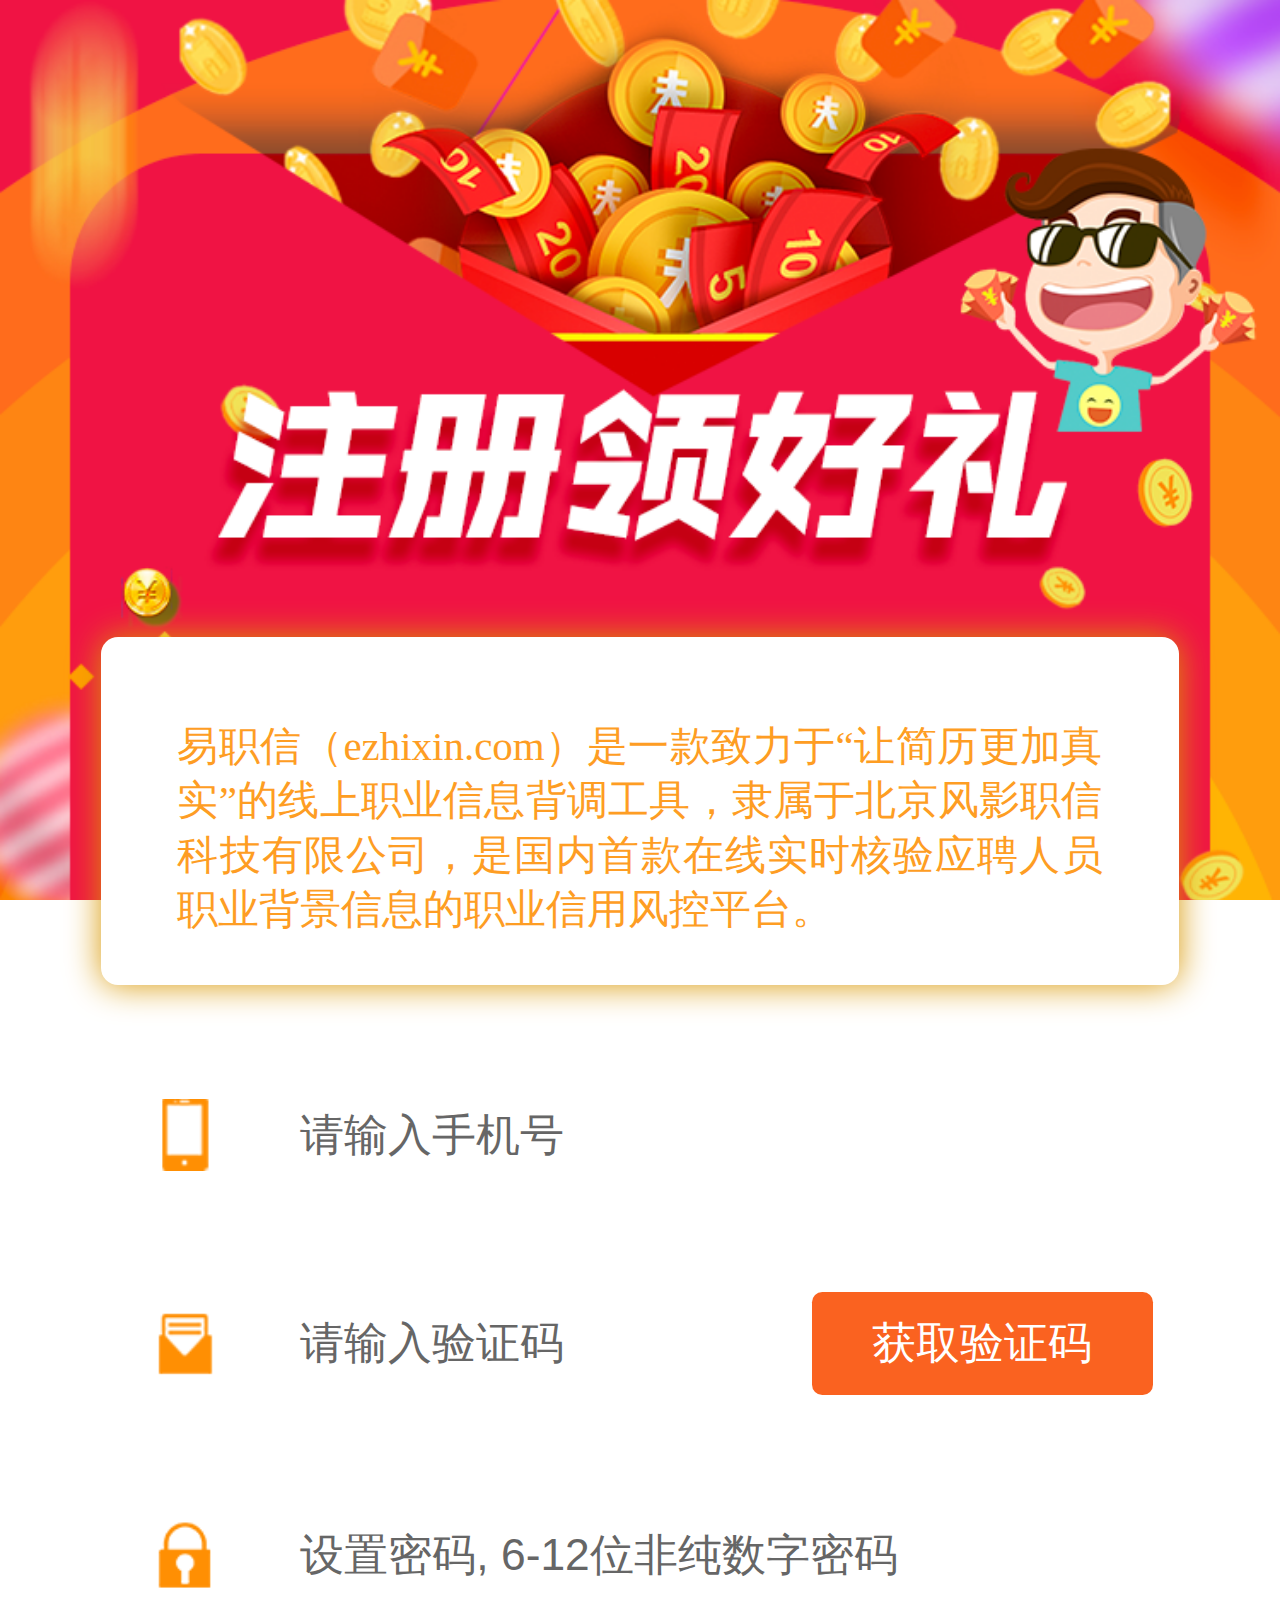
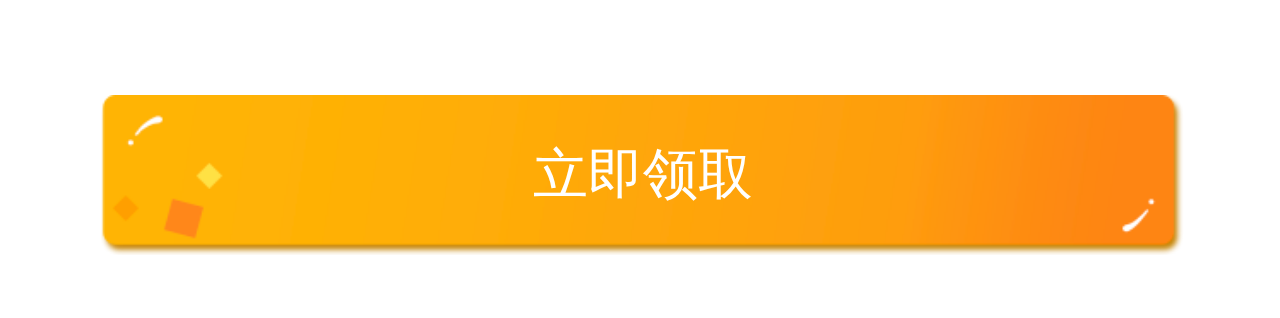
==== channel/index.html @ eafd3826 "渠道注册页基本完成" ====
<!DOCTYPE html>
<html lang="en">
<head>
    <meta charset="UTF-8">
    <meta name="viewport" content="width=device-width, initial-scale=1.0">
    <meta http-equiv="X-UA-Compatible" content="ie=edge">
    <title>渠道注册</title>
    <link rel="stylesheet" href="css/animate.css">
    <link rel="stylesheet" href="css/index.css">
    <script src="js/jquery-1.11.3.min.js"></script>
    <script type="text/javascript" src="layer_mobile/layer.js"></script>
    <script src="js/index.js"></script>
    <script type="text/javascript">
        ! function () {
            var html = document.documentElement;
            var hWidth = html.getBoundingClientRect().width;
            html.style.fontSize = hWidth / 15 + 'px';
        }()
    </script>
</head>
<body>
    <div class="wrap">
        <div class="header">
            <p>易职信（ezhixin.com）是一款致力于“让简历更加真实”的线上职业信息背调工具，隶属于北京风影职信科技有限公司，是国内首款在线实时核验应聘人员职业背景信息的职业信用风控平台。</p>
        </div>
        <form id="registry">
            <input id="mobile" type="text" name="resumeMobile" placeholder="请输入手机号" data-attribute="请填写正确的联系方式" onkeyup="value=value.replace(/[^\d]/g,'') " maxlength="11">
            <br>
            <input id="mesCode" type="text" name="validateCode" placeholder="请输入验证码" data-attribute="请填写正确的验证码" onkeyup="value=value.replace(/[^\d]/g,'') " maxlength="6">
            <span class="mesBtn">获取验证码</span>
            <br>
            <input type="password" id="passWord" name="passWord" placeholder="设置密码, 6-12位非纯数字密码" data-attribute="请设置6到12位非纯数字密码" onkeyup="value=value.replace(/[^\w\.\/]/ig,'')" minlength="6" maxlength="12">
           <!--  <img class="enrollBtn" src="img/enrollBtn.png" alt=""> -->
            <div class="enrollBtn">
                立即领取
            </div>
            <p>
                <span class="noCode">无法获取验证码？</span>
            </p>
        </form>
    </div>
      <!--遮罩-->
      <div class="shade">
    </div>
     <!--无法获取验证码-->
     <div class="warn animated swing">
        <h3>无法获取验证码？</h3>
        <div class="solutions">
            <p>您可以尝试下列解决方式：</p>
            <ul>
                <li>短信有延迟，稍微等一下。</li>
                <li>查看是否设置短信拦截。</li>
                <li>确认手机缴费是否正常。</li>
                <li>联系手机号运营商解除黑名单</li>
            </ul>
            <p>如以上无法解决，</p>
            <p>请拨打010-52830585获取帮助</p>
        </div>
        <button class="backBtn">返 回</button>
    </div>
</body>
</html>
---- channel/css/index.css ----
* {
  margin: 0;
  padding: 0;
}
ul,
li {
  list-style: none;
}
.wrap {
  width: 100vw;
  height: 100vh;
  background: url(../img/channelBg.png) no-repeat;
  background-size: cover;
  padding-top: 0.1px;
}
.header {
  width: 12.64rem;
  height: 4.08rem;
  background-color: #fff;
  border-radius: 0.2rem;
  margin: 7.46rem auto 0.92rem;
  box-shadow: 0 0 0.4rem #d99805;
}
.header p {
  font-size: 0.48rem;
  line-height: 0.64rem;
  color: #fe9d23;
  padding: 0.96rem 0.9rem 0;
  text-align: justify;
}
/*注册信息*/
#registry {
  width: 12.64rem;
  margin: 0 auto;
}
#registry input {
  outline: none;
  border: none;
  padding-left: 0.52rem;
  font-size: 0.52rem;
}
#mobile,
#passWord {
  width: 12rem;
  height: 1.68rem;
  border-radius: 0.2rem;
  background: #fff url("../img/phone.png") no-repeat 0.6rem center;
  background-size: 0.76rem 0.84rem;
  text-indent: 3em;
}
#passWord {
  background: #fff url("../img/password.png") no-repeat 0.6rem center;
  background-size: 0.76rem 0.84rem;
  margin-top: 0.8rem;
}
#mesCode {
  width: 7.2rem;
  height: 1.68rem;
  border-radius: 0.2rem;
  margin-top: 0.76rem;
  background: #fff url("../img/code.png") no-repeat 0.6rem center;
  background-size: 0.76rem 0.84rem;
  text-indent: 3em;
}
.mesBtn {
  display: inline-block;
  width: 4rem;
  height: 1.2rem;
  line-height: 1.2rem;
  text-align: center;
  background-color: #fa6220;
  color: #fff;
  font-size: 0.52rem;
  border-radius: 0.12rem;
  margin-left: 0.36rem;
}
/*  .enrollBtn{
    width:635/@r;
    margin-top: 40/@r;
  } */
.enrollBtn {
  width: 12.7rem;
  height: 1.88rem;
  line-height: 1.88rem;
  text-align: center;
  background: url(../img/btnBg.png) no-repeat;
  background-size: cover;
  color: #fff;
  font-size: 0.64rem;
  margin-top: 0.8rem;
  margin-bottom: 0.2rem;
}
::-webkit-input-placeholder {
  color: #666;
  text-indent: 3.5em;
}
#registry > p {
  font-size: 0.4rem;
  text-align: right;
  color: #fff;
}
#registry > p span {
  padding-bottom: 1px;
  border-bottom: 1px solid #fff;
  padding-left: 0.2rem;
}
/*提示层*/
.warn {
  display: none;
  width: 11.74rem;
  height: 16.1rem;
  background: url("../img/warn-bg.png") no-repeat;
  background-size: 11.74rem 16.1rem;
  position: fixed;
  top: 50%;
  left: 50%;
  margin-left: -5.88rem;
  margin-top: -8rem;
  z-index: 9992;
}
.warn h3 {
  font-size: 0.68rem;
  color: #fff;
  text-align: center;
  margin-top: 1.28rem;
}
.solutions {
  width: 9rem;
  margin: 2.4rem auto 0;
}
.solutions > p:nth-of-type(1) {
  margin-bottom: 0.4rem;
}
.solutions ul {
  margin-bottom: 0.4rem;
}
.solutions p,
.solutions ul li {
  font-size: 0.6rem;
  color: #999;
  line-height: 0.92rem;
}
.solutions ul li {
  background: url("../img/shape.png") no-repeat center left;
  background-size: 0.42rem 0.42rem;
  padding-left: 0.8rem;
}
.backBtn {
  display: block;
  width: 7.6rem;
  height: 1.6rem;
  border-radius: 1.6rem;
  border: 1px solid #fff;
  background: rgba(0, 0, 0, 0);
  margin: 2.28rem auto 0;
  font-size: 0.84rem;
  color: #fff;
}
/*遮罩*/
.shade {
  display: none;
  position: fixed;
  top: 0;
  bottom: 0;
  left: 0;
  right: 0;
  background: #000;
  opacity: 0.7;
  z-index: 9000;
}
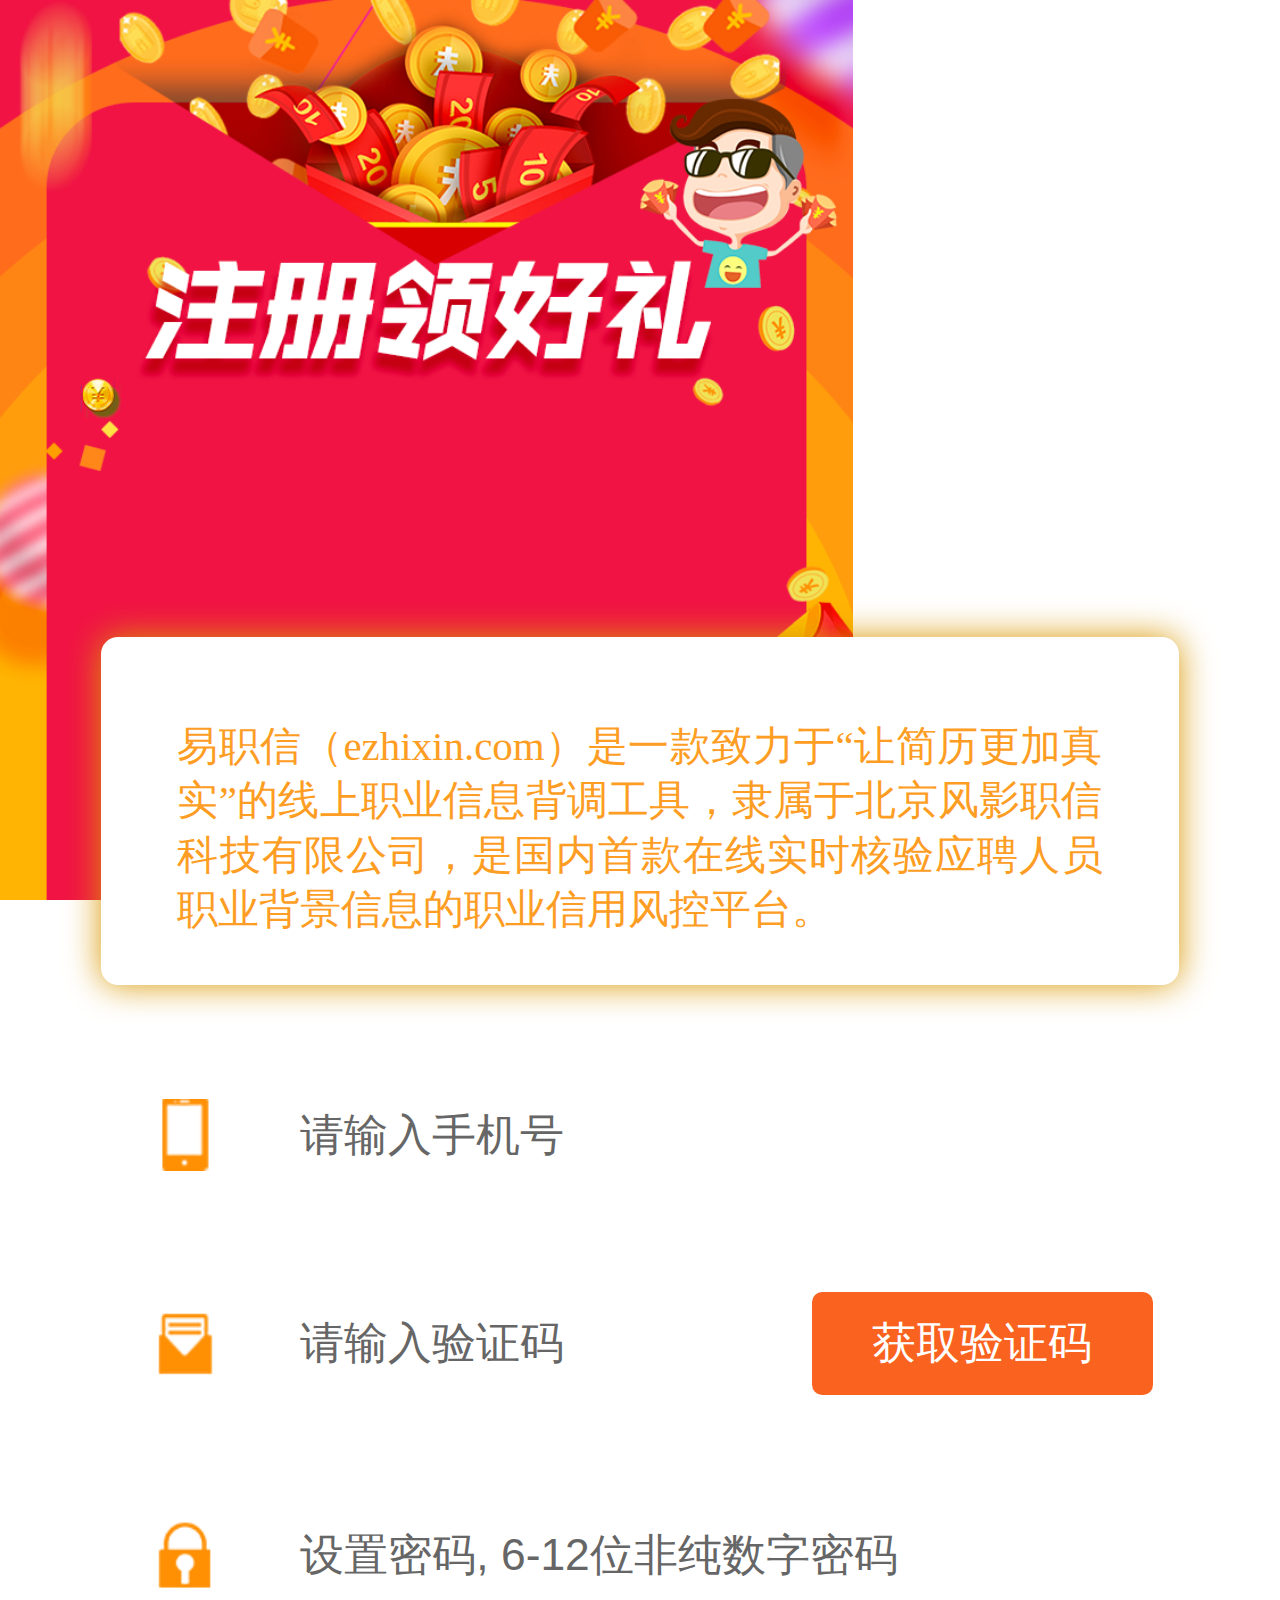
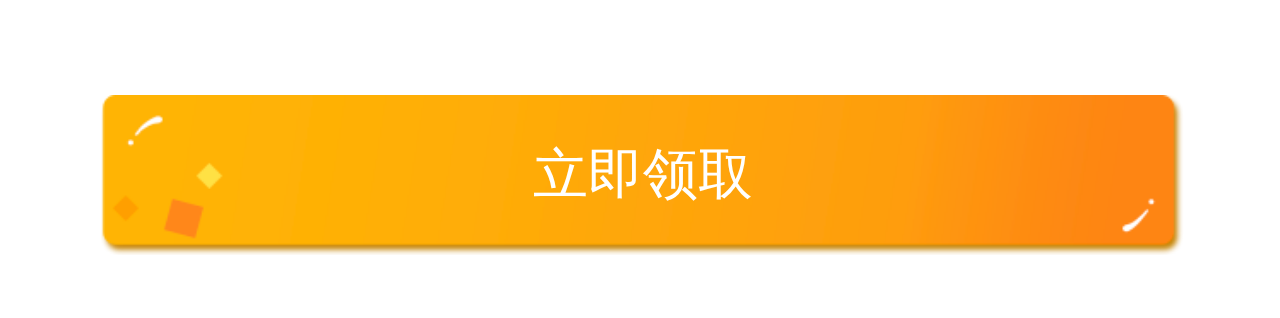
==== commit 54812928: "禁止放大" ====
--- a/channel/index.html
+++ b/channel/index.html
@@ -2,7 +2,8 @@
 <html lang="en">
 <head>
     <meta charset="UTF-8">
-    <meta name="viewport" content="width=device-width, initial-scale=1.0">
+    <meta name="apple-mobile-web-app-capable" content="yes">  
+    <meta name="viewport" content="width=device-width, initial-scale=1.0,minimum-scale=1.0, maximum-scale=1.0, user-scalable=no"> 
     <meta http-equiv="X-UA-Compatible" content="ie=edge">
     <title>渠道注册</title>
     <link rel="stylesheet" href="css/animate.css">
@@ -58,5 +59,11 @@
         </div>
         <button class="backBtn">返 回</button>
     </div>
+
+    <!-- 红包 -->
+    <div class="redPackets animated bounceInDown">
+        <img class="close" src="img/closed.png" alt="">
+        <img class="redPacketsImg" src="img/redPackets.png" alt="">
+    </div>
 </body>
 </html>--- a/channel/css/index.css
+++ b/channel/css/index.css
@@ -10,7 +10,7 @@
   width: 100vw;
   height: 100vh;
   background: url(../img/channelBg.png) no-repeat;
-  background-size: cover;
+  background-size: 10rem 17.453333rem;
   padding-top: 0.1px;
 }
 .header {
@@ -168,3 +168,24 @@
   opacity: 0.7;
   z-index: 9000;
 }
+/*红包*/
+.redPackets {
+  display: none;
+  width: 14.36rem;
+  height: 25.22rem;
+  position: fixed;
+  top: 0;
+  left: 50%;
+  margin-left: -7.18rem;
+  z-index: 9999;
+}
+.redPacketsImg {
+  width: 14.36rem;
+}
+.close {
+  width: 0.8rem;
+  height: 0.8rem;
+  position: absolute;
+  top: 1.2rem;
+  right: 1.2rem;
+}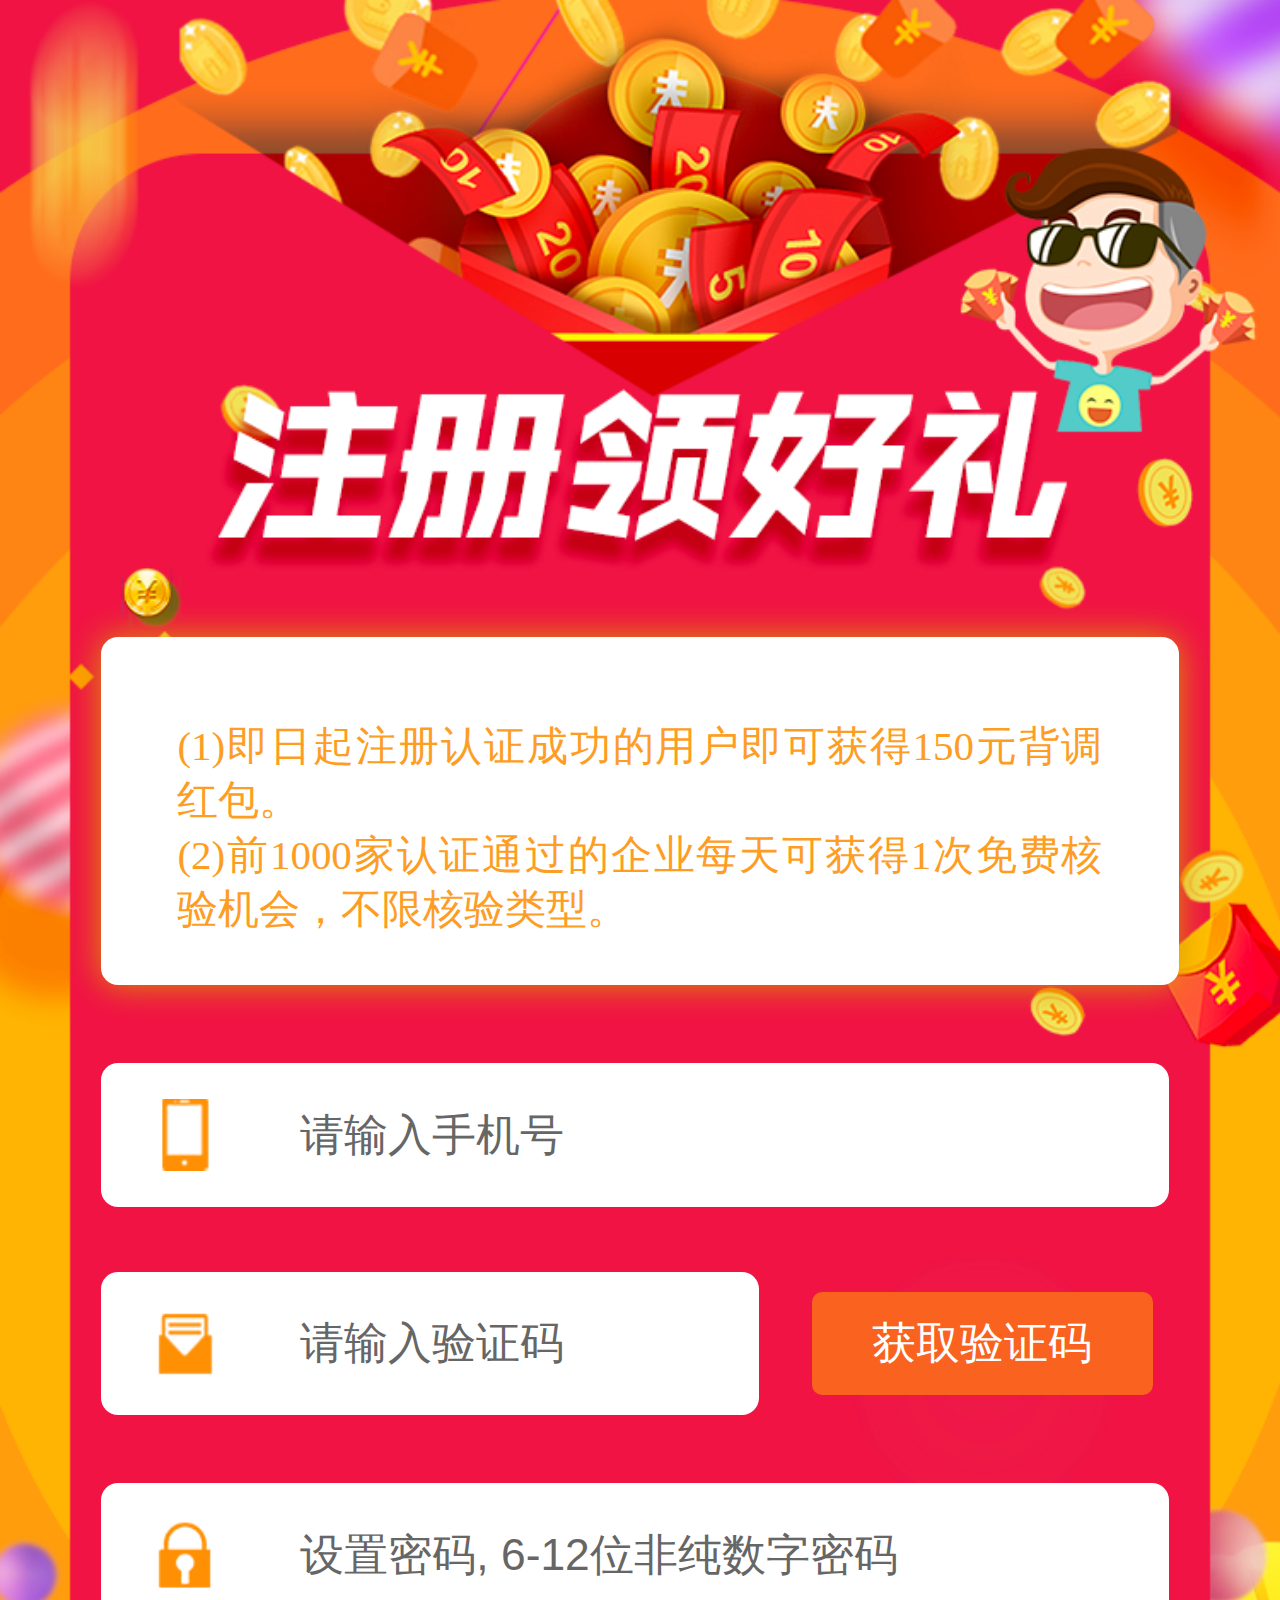
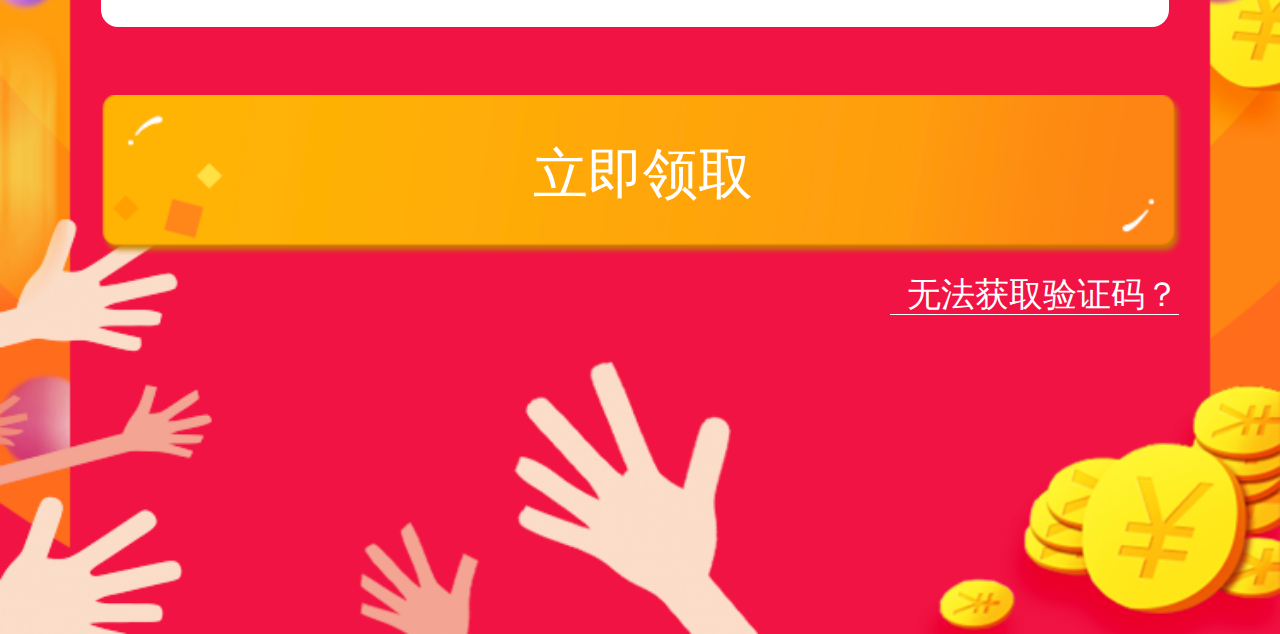
==== commit 79bd7a5d: "更改文案，弹出红包图片更换" ====
--- a/channel/index.html
+++ b/channel/index.html
@@ -22,7 +22,10 @@
 <body>
     <div class="wrap">
         <div class="header">
-            <p>易职信（ezhixin.com）是一款致力于“让简历更加真实”的线上职业信息背调工具，隶属于北京风影职信科技有限公司，是国内首款在线实时核验应聘人员职业背景信息的职业信用风控平台。</p>
+            <p>
+                (1)即日起注册认证成功的用户即可获得150元背调红包。 <br>
+                (2)前1000家认证通过的企业每天可获得1次免费核验机会，不限核验类型。
+            </p>
         </div>
         <form id="registry">
             <input id="mobile" type="text" name="resumeMobile" placeholder="请输入手机号" data-attribute="请填写正确的联系方式" onkeyup="value=value.replace(/[^\d]/g,'') " maxlength="11">
--- a/channel/css/index.css
+++ b/channel/css/index.css
@@ -7,10 +7,10 @@
   list-style: none;
 }
 .wrap {
-  width: 100vw;
-  height: 100vh;
+  width: 100%;
+  height: 26.18rem;
   background: url(../img/channelBg.png) no-repeat;
-  background-size: 10rem 17.453333rem;
+  background-size: 15rem 26.18rem;
   padding-top: 0.1px;
 }
 .header {
@@ -188,4 +188,4 @@
   position: absolute;
   top: 1.2rem;
   right: 1.2rem;
-}+}
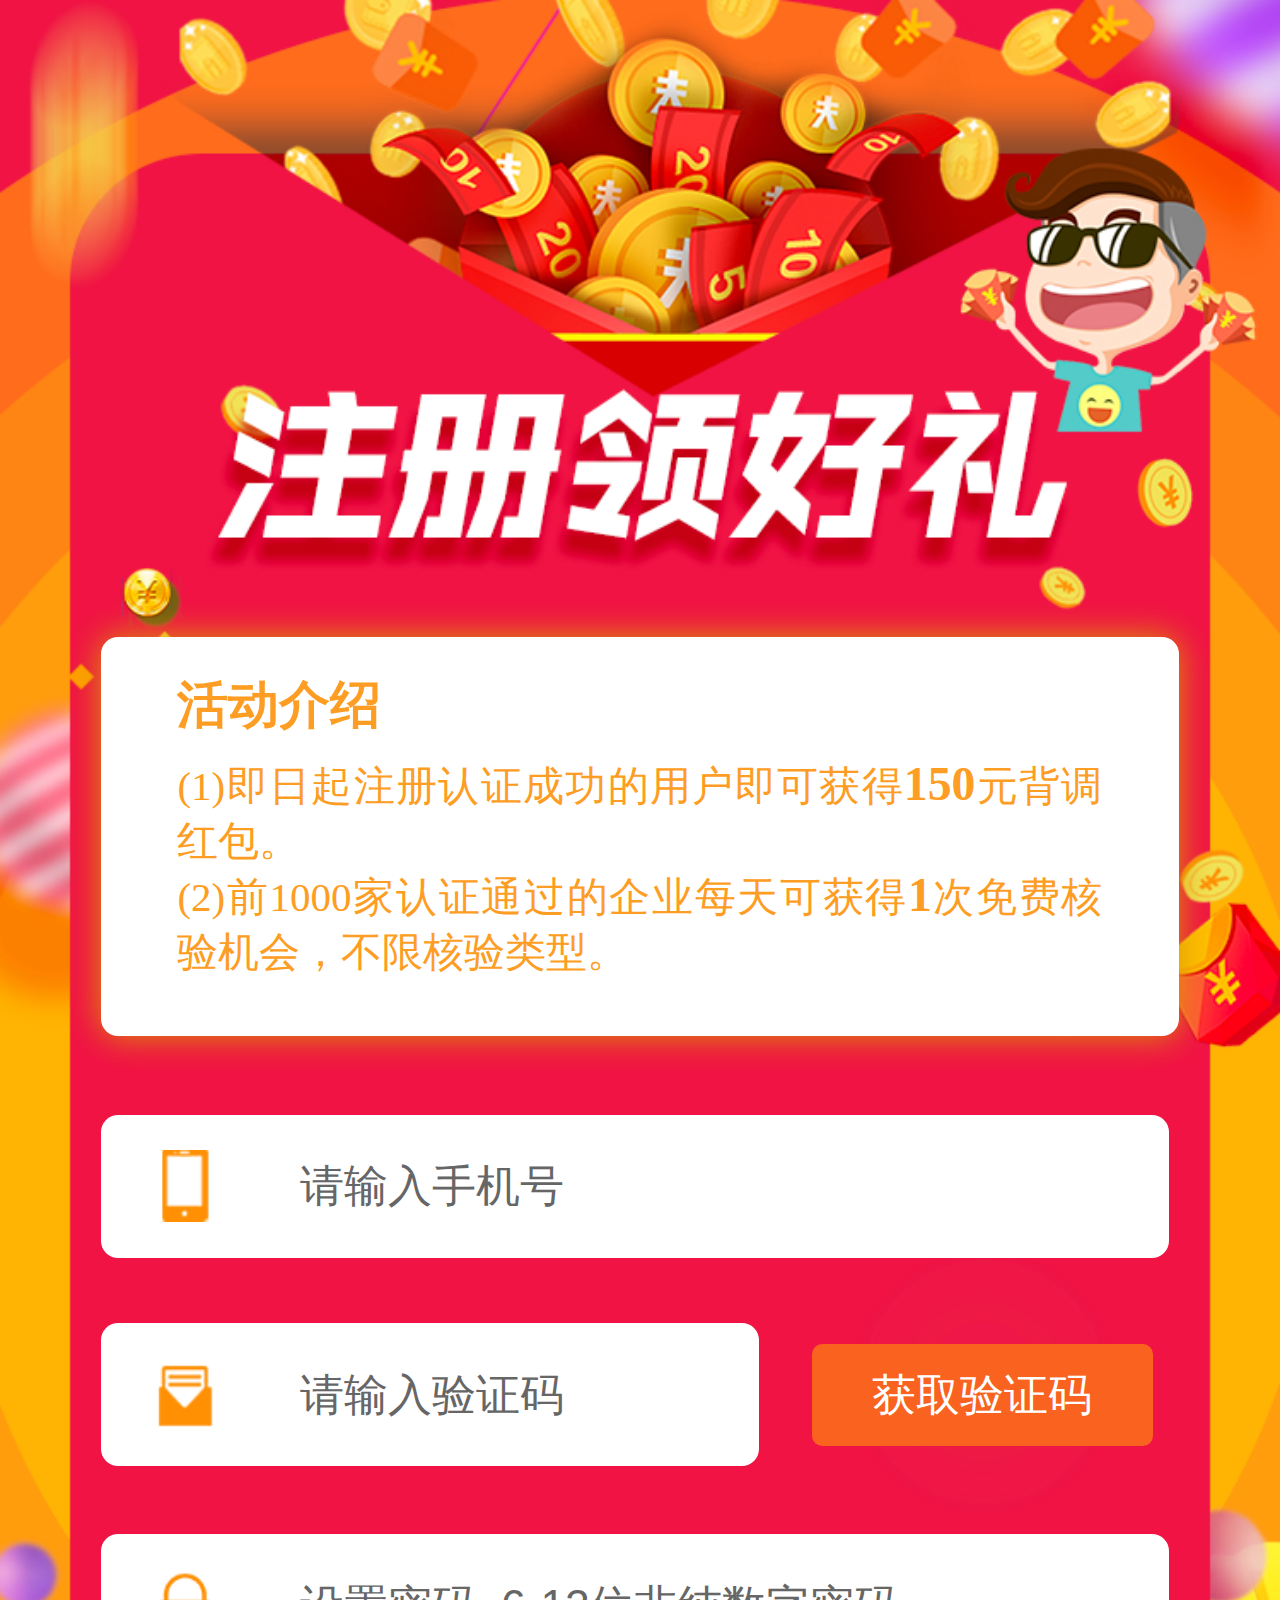
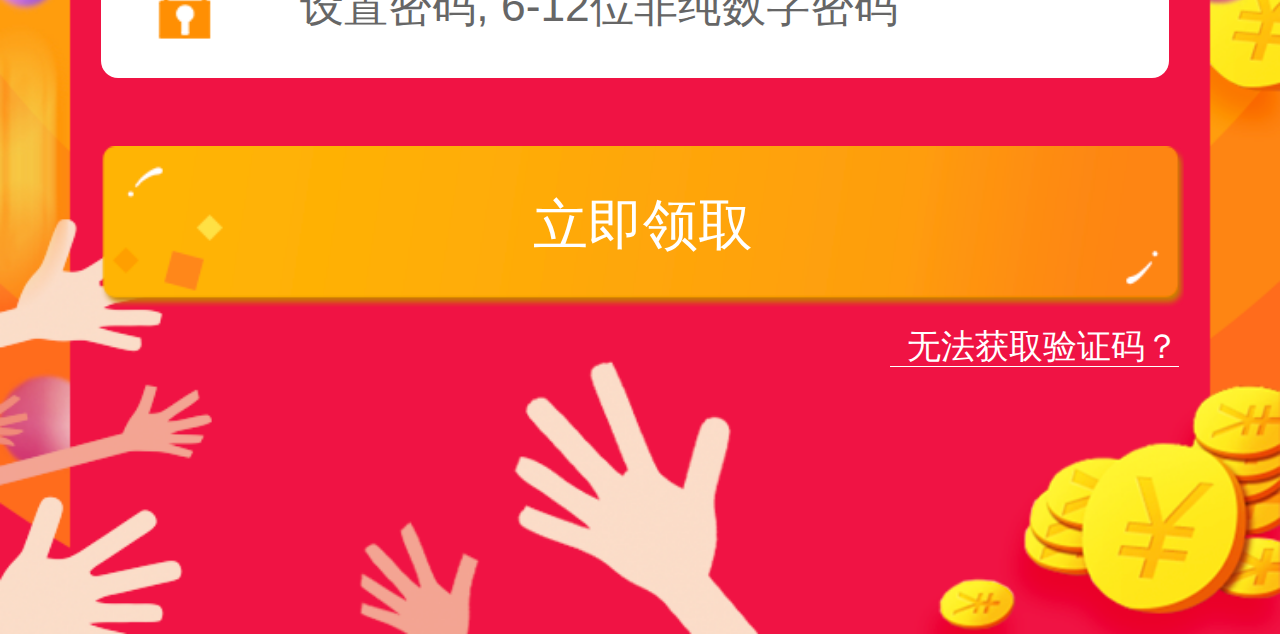
==== commit 12ff6502: "修改文案" ====
--- a/channel/index.html
+++ b/channel/index.html
@@ -5,7 +5,7 @@
     <meta name="apple-mobile-web-app-capable" content="yes">  
     <meta name="viewport" content="width=device-width, initial-scale=1.0,minimum-scale=1.0, maximum-scale=1.0, user-scalable=no"> 
     <meta http-equiv="X-UA-Compatible" content="ie=edge">
-    <title>渠道注册</title>
+    <title></title>
     <link rel="stylesheet" href="css/animate.css">
     <link rel="stylesheet" href="css/index.css">
     <script src="js/jquery-1.11.3.min.js"></script>
@@ -22,9 +22,10 @@
 <body>
     <div class="wrap">
         <div class="header">
+            <h2>活动介绍</h2>
             <p>
-                (1)即日起注册认证成功的用户即可获得150元背调红包。 <br>
-                (2)前1000家认证通过的企业每天可获得1次免费核验机会，不限核验类型。
+                (1)即日起注册认证成功的用户即可获得<b>150</b>元背调红包。 <br>
+                (2)前1000家认证通过的企业每天可获得<b>1</b>次免费核验机会，不限核验类型。
             </p>
         </div>
         <form id="registry">
@@ -34,7 +35,6 @@
             <span class="mesBtn">获取验证码</span>
             <br>
             <input type="password" id="passWord" name="passWord" placeholder="设置密码, 6-12位非纯数字密码" data-attribute="请设置6到12位非纯数字密码" onkeyup="value=value.replace(/[^\w\.\/]/ig,'')" minlength="6" maxlength="12">
-           <!--  <img class="enrollBtn" src="img/enrollBtn.png" alt=""> -->
             <div class="enrollBtn">
                 立即领取
             </div>
--- a/channel/css/index.css
+++ b/channel/css/index.css
@@ -15,18 +15,29 @@
 }
 .header {
   width: 12.64rem;
-  height: 4.08rem;
+  height: 4.68rem;
   background-color: #fff;
   border-radius: 0.2rem;
   margin: 7.46rem auto 0.92rem;
   box-shadow: 0 0 0.4rem #d99805;
+  padding-top: 0.1px;
+}
+.header > h2 {
+  color: #fe9d23;
+  font-size: 0.6rem;
+  margin-left: 0.9rem;
+  margin-top: 0.4rem;
+  margin-bottom: 0.2rem;
 }
 .header p {
   font-size: 0.48rem;
   line-height: 0.64rem;
   color: #fe9d23;
-  padding: 0.96rem 0.9rem 0;
+  padding: 0 0.9rem 0;
   text-align: justify;
+}
+.header p b {
+  font-size: 0.56rem;
 }
 /*注册信息*/
 #registry {
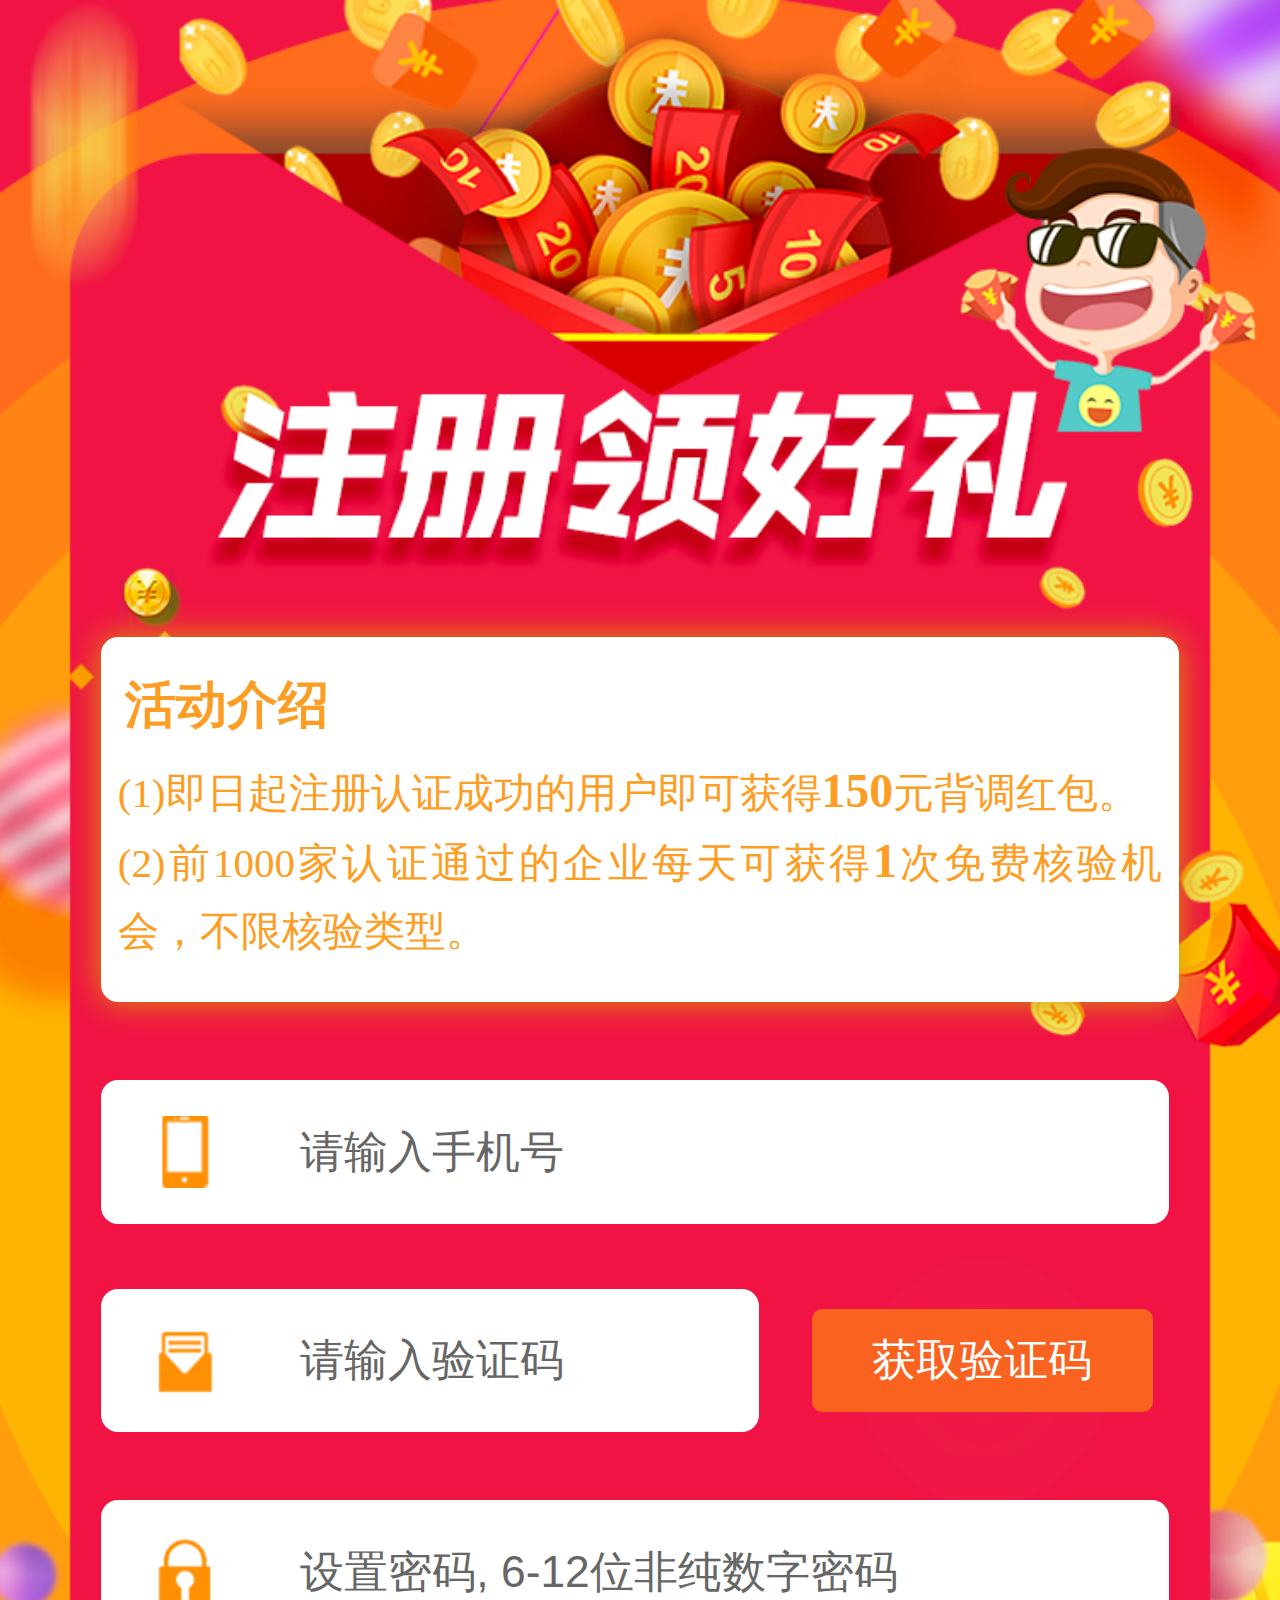
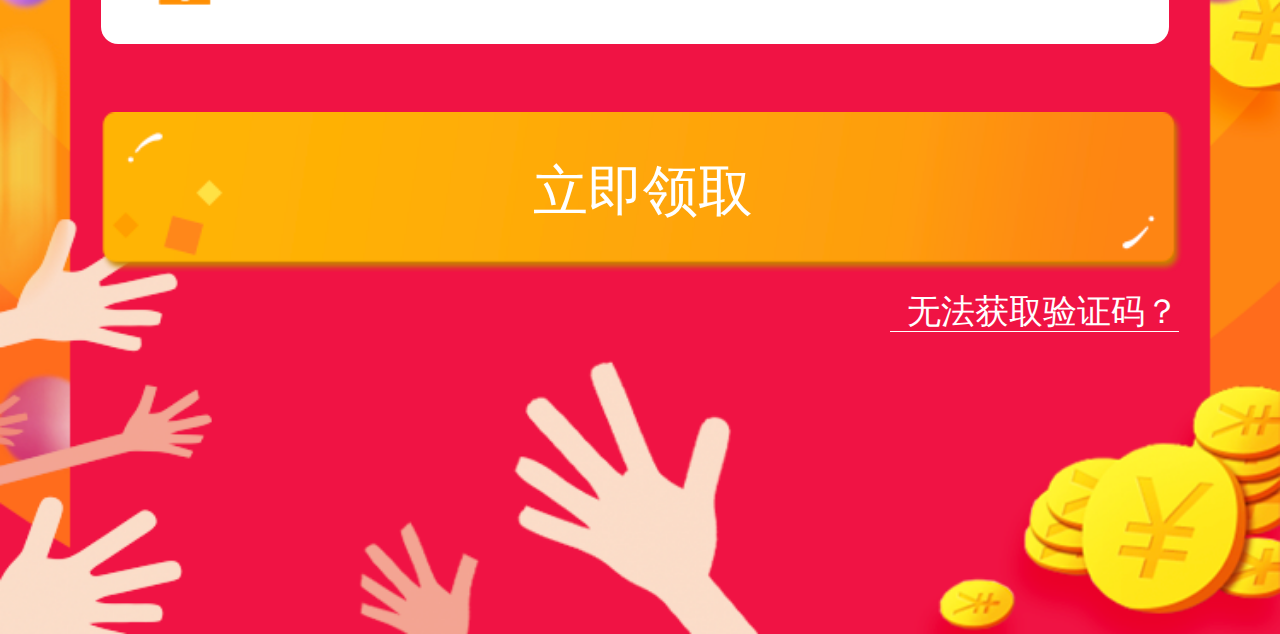
==== commit 6dc7feb6: "添加loading" ====
--- a/channel/index.html
+++ b/channel/index.html
@@ -35,9 +35,11 @@
             <span class="mesBtn">获取验证码</span>
             <br>
             <input type="password" id="passWord" name="passWord" placeholder="设置密码, 6-12位非纯数字密码" data-attribute="请设置6到12位非纯数字密码" onkeyup="value=value.replace(/[^\w\.\/]/ig,'')" minlength="6" maxlength="12">
-            <div class="enrollBtn">
+            <button type="button" class="enrollBtn">立即领取</button>
+           <!--  <div >
                 立即领取
-            </div>
+                
+            </div> -->
             <p>
                 <span class="noCode">无法获取验证码？</span>
             </p>
@@ -45,6 +47,13 @@
     </div>
       <!--遮罩-->
       <div class="shade">
+    </div>
+    <div id="loading" class="loader-inner line-scale">
+        <div></div>
+        <div></div>
+        <div></div>
+        <div></div>
+        <div></div>
     </div>
      <!--无法获取验证码-->
      <div class="warn animated swing">
--- a/channel/css/index.css
+++ b/channel/css/index.css
@@ -15,7 +15,7 @@
 }
 .header {
   width: 12.64rem;
-  height: 4.68rem;
+  height: 4.28rem;
   background-color: #fff;
   border-radius: 0.2rem;
   margin: 7.46rem auto 0.92rem;
@@ -25,15 +25,15 @@
 .header > h2 {
   color: #fe9d23;
   font-size: 0.6rem;
-  margin-left: 0.9rem;
+  margin-left: 0.28rem;
   margin-top: 0.4rem;
   margin-bottom: 0.2rem;
 }
 .header p {
   font-size: 0.48rem;
-  line-height: 0.64rem;
+  line-height: 0.8rem;
   color: #fe9d23;
-  padding: 0 0.9rem 0;
+  padding: 0 0.2rem 0;
   text-align: justify;
 }
 .header p b {
@@ -100,6 +100,8 @@
   font-size: 0.64rem;
   margin-top: 0.8rem;
   margin-bottom: 0.2rem;
+  outline: none;
+  border: 0;
 }
 ::-webkit-input-placeholder {
   color: #666;
@@ -200,3 +202,70 @@
   top: 1.2rem;
   right: 1.2rem;
 }
+/*loading*/
+#loading {
+  position: fixed;
+  top: 40%;
+  left: 50%;
+  margin-left: -36px;
+  z-index: 9992;
+  display: none;
+}
+@-webkit-keyframes line-scale {
+  0% {
+    -webkit-transform: scaley(1);
+    transform: scaley(1);
+  }
+  50% {
+    -webkit-transform: scaley(0.4);
+    transform: scaley(0.4);
+  }
+  100% {
+    -webkit-transform: scaley(1);
+    transform: scaley(1);
+  }
+}
+@keyframes line-scale {
+  0% {
+    -webkit-transform: scaley(1);
+    transform: scaley(1);
+  }
+  50% {
+    -webkit-transform: scaley(0.4);
+    transform: scaley(0.4);
+  }
+  100% {
+    -webkit-transform: scaley(1);
+    transform: scaley(1);
+  }
+}
+.line-scale > div:nth-child(1) {
+  -webkit-animation: line-scale 1s 0.1s infinite cubic-bezier(0.2, 0.68, 0.18, 1.08);
+  animation: line-scale 1s 0.1s infinite cubic-bezier(0.2, 0.68, 0.18, 1.08);
+}
+.line-scale > div:nth-child(2) {
+  -webkit-animation: line-scale 1s 0.2s infinite cubic-bezier(0.2, 0.68, 0.18, 1.08);
+  animation: line-scale 1s 0.2s infinite cubic-bezier(0.2, 0.68, 0.18, 1.08);
+}
+.line-scale > div:nth-child(3) {
+  -webkit-animation: line-scale 1s 0.3s infinite cubic-bezier(0.2, 0.68, 0.18, 1.08);
+  animation: line-scale 1s 0.3s infinite cubic-bezier(0.2, 0.68, 0.18, 1.08);
+}
+.line-scale > div:nth-child(4) {
+  -webkit-animation: line-scale 1s 0.4s infinite cubic-bezier(0.2, 0.68, 0.18, 1.08);
+  animation: line-scale 1s 0.4s infinite cubic-bezier(0.2, 0.68, 0.18, 1.08);
+}
+.line-scale > div:nth-child(5) {
+  -webkit-animation: line-scale 1s 0.5s infinite cubic-bezier(0.2, 0.68, 0.18, 1.08);
+  animation: line-scale 1s 0.5s infinite cubic-bezier(0.2, 0.68, 0.18, 1.08);
+}
+.line-scale > div {
+  background-color: #019fe6;
+  width: 4px;
+  height: 35px;
+  border-radius: 2px;
+  margin: 2px;
+  -webkit-animation-fill-mode: both;
+  animation-fill-mode: both;
+  display: inline-block;
+}
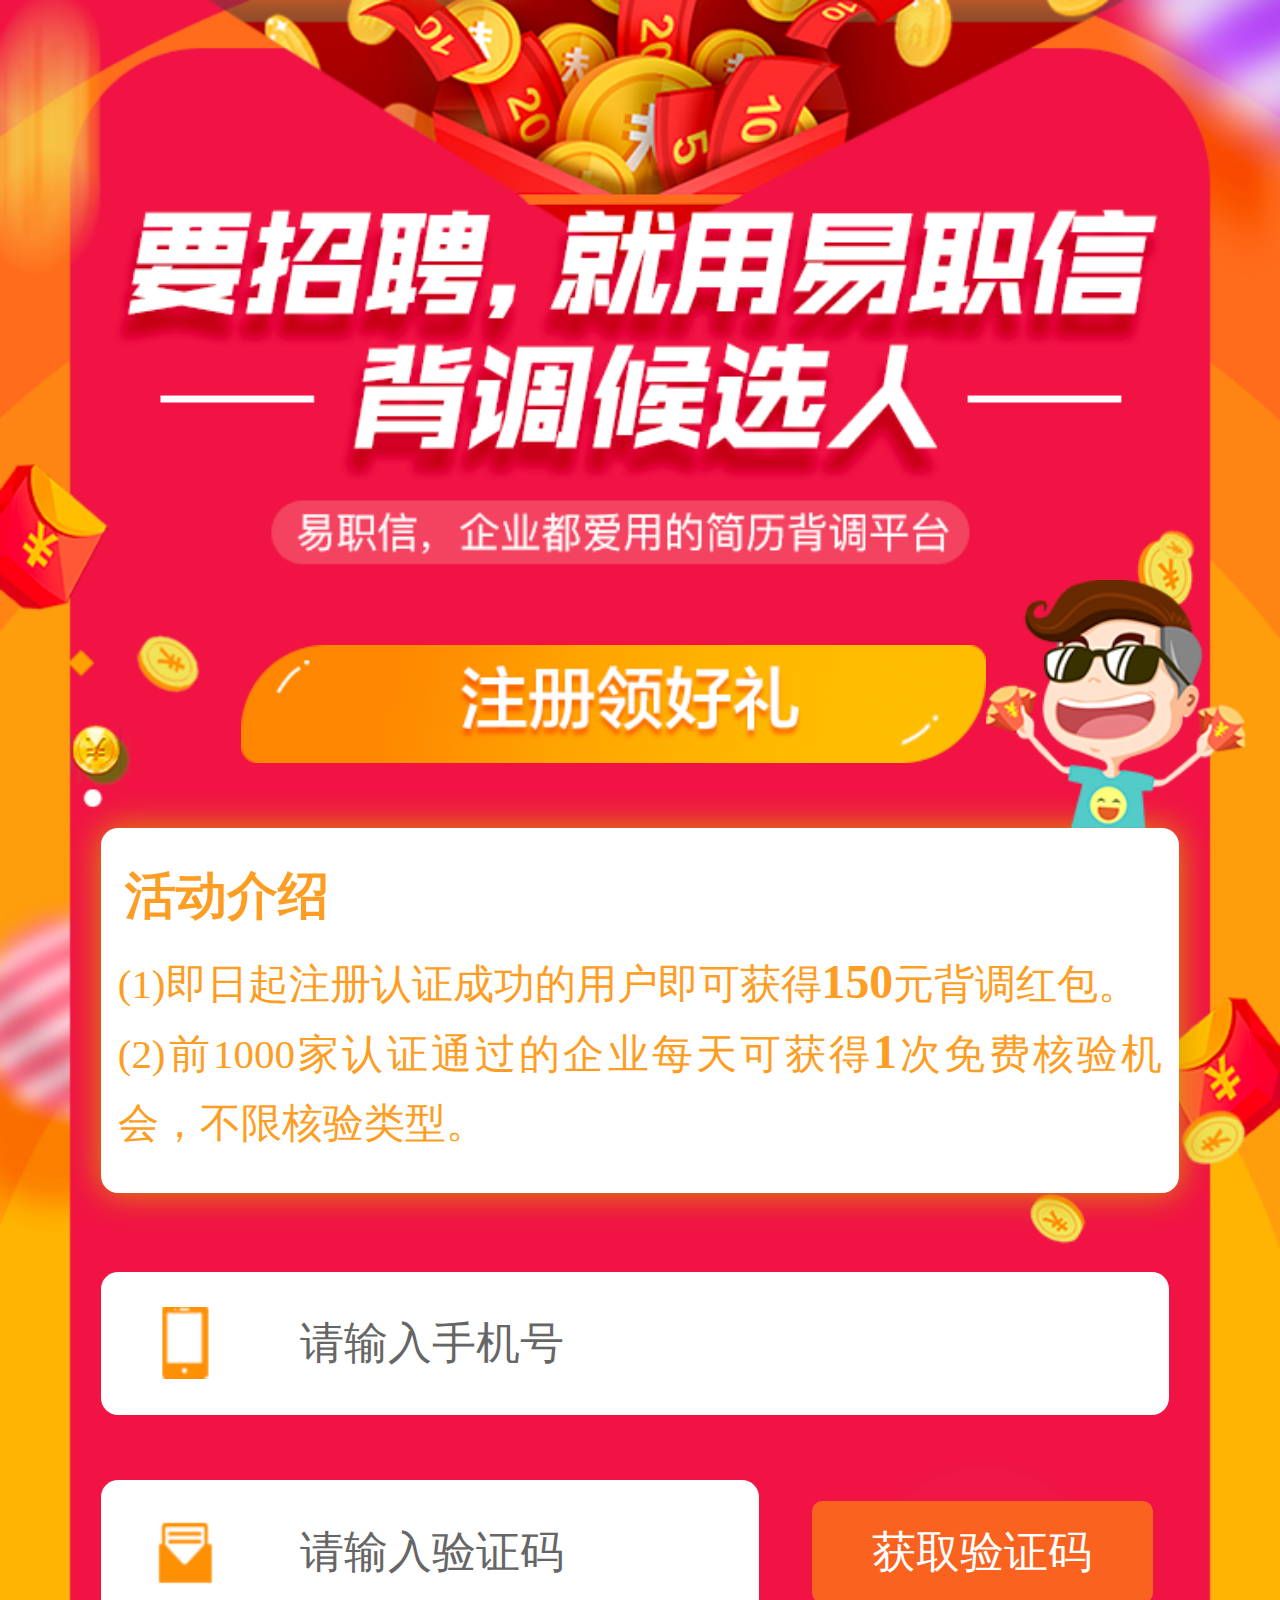
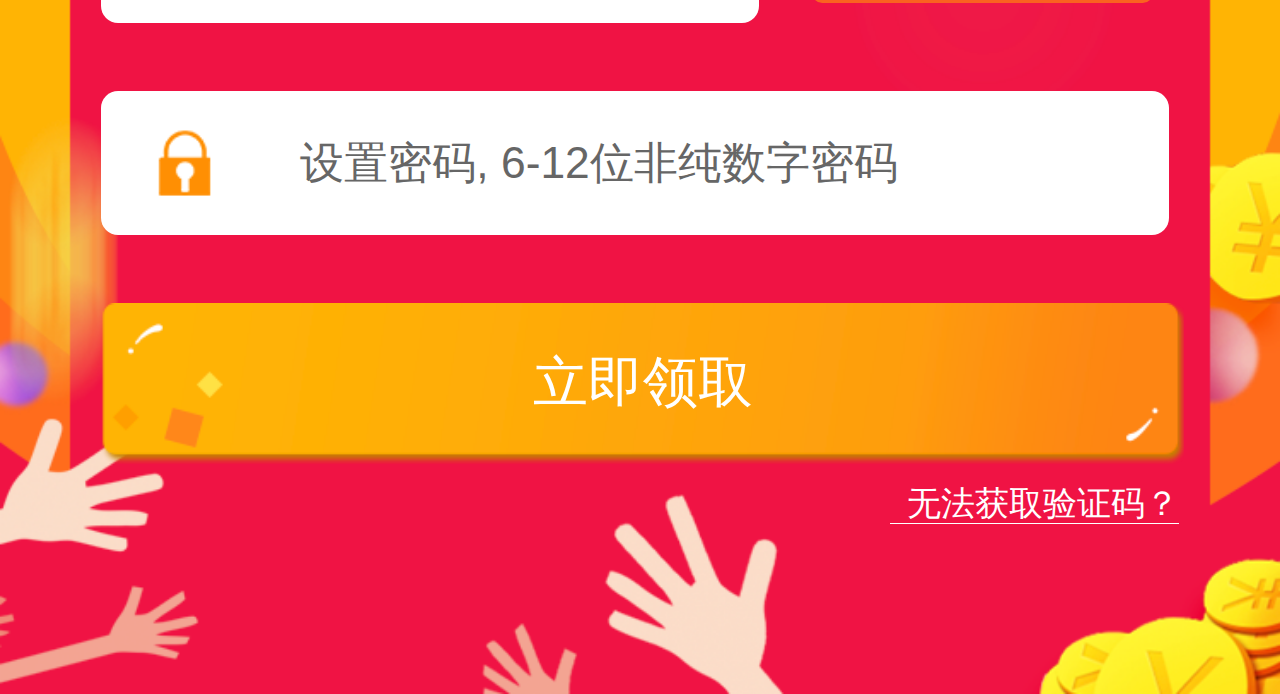
==== commit 0019696c: "背景图更换" ====
--- a/channel/index.html
+++ b/channel/index.html
@@ -21,6 +21,10 @@
 </head>
 <body>
     <div class="wrap">
+        <div class="header-top">
+            <img src="img/header-top.png" alt="">
+            <img class="header-p" src="img/header-p.png" alt="">
+        </div>
         <div class="header">
             <h2>活动介绍</h2>
             <p>
--- a/channel/css/index.css
+++ b/channel/css/index.css
@@ -8,17 +8,31 @@
 }
 .wrap {
   width: 100%;
-  height: 26.18rem;
+  height: 26.88rem;
   background: url(../img/channelBg.png) no-repeat;
-  background-size: 15rem 26.18rem;
+  background-size: 15rem 26.88rem;
   padding-top: 0.1px;
+}
+.header-top {
+  display: flex;
+  align-items: center;
+  justify-content: flex-end;
+  text-align: center;
+  margin-top: 6.8rem;
+}
+.header-top > img {
+  width: 8.74rem;
+}
+.header-top .header-p {
+  width: 3.04rem;
+  margin-right: 0.4rem;
 }
 .header {
   width: 12.64rem;
   height: 4.28rem;
   background-color: #fff;
   border-radius: 0.2rem;
-  margin: 7.46rem auto 0.92rem;
+  margin: 0 auto 0.92rem;
   box-shadow: 0 0 0.4rem #d99805;
   padding-top: 0.1px;
 }
